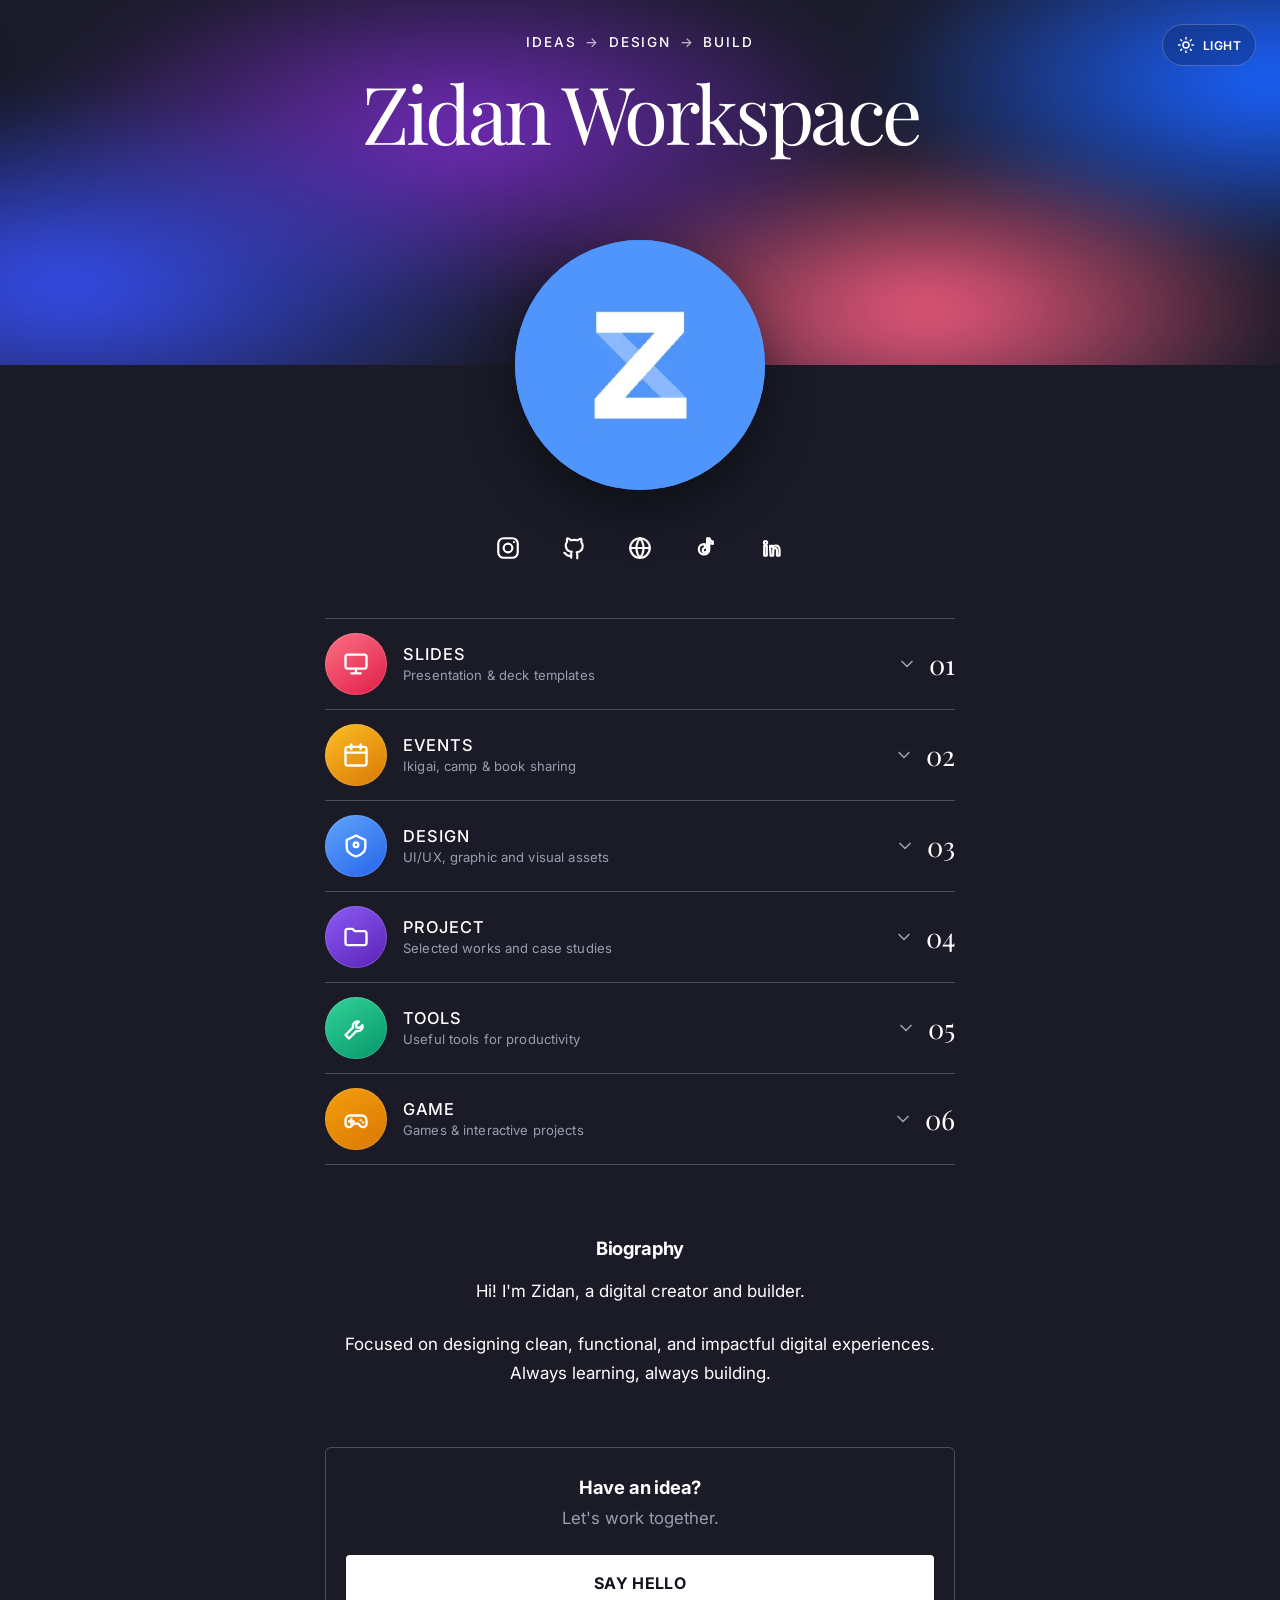
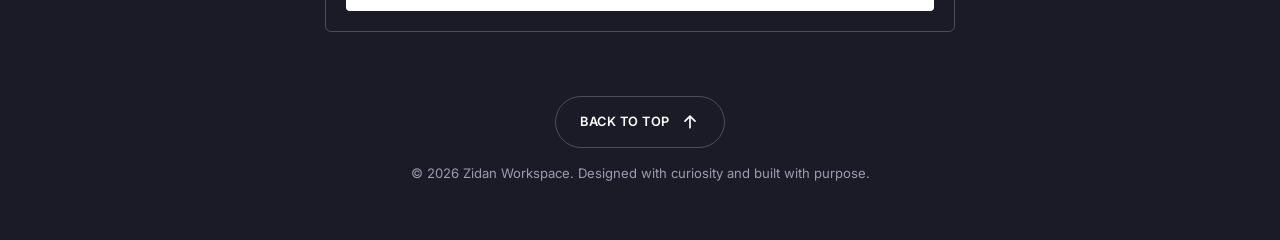
==== index.html @ 7d9aba05 "Update button numbers and remove contact section" ====
<!DOCTYPE html>
<html lang="en">
<head>
<meta charset="utf-8">
<meta name="viewport" content="width=device-width, initial-scale=1">
<title>Zidan Workspace | Ideas → Design → Build</title>
<meta name="description" content="Zidan Workspace: the bio site of Zidan, a digital creator and builder. Slides, design, projects, tools and contact.">
<meta name="theme-color" content="#1B1B28">
<link rel="icon" href="[data-uri]">
<link rel="preconnect" href="https://fonts.googleapis.com">
<link rel="preconnect" href="https://fonts.gstatic.com" crossorigin>
<link href="https://fonts.googleapis.com/css2?family=Inter:wght@400;500;600;700&family=Playfair+Display:wght@400;500&display=swap" rel="stylesheet">
<style>
:root{
  --bg:#1B1B28;--text:#fff;--muted:#9A9DB0;--line:rgba(255,255,255,.22);--blue:#3B82F6;--blue-2:#60A5FA;
  --serif:"Playfair Display",Georgia,"Times New Roman",serif;--sans:Inter,system-ui,-apple-system,"Segoe UI",Roboto,sans-serif;
  --av:clamp(170px,26vw,250px);
}
*{box-sizing:border-box;margin:0}
html{scroll-behavior:smooth}
body{background:var(--bg);color:var(--text);font:400 1rem/1.7 var(--sans);overflow-x:hidden;-webkit-font-smoothing:antialiased}
a{color:inherit}
:focus-visible{outline:3px solid var(--blue-2);outline-offset:4px;border-radius:8px}
svg{fill:none;stroke:currentColor;stroke-width:2;stroke-linecap:round;stroke-linejoin:round}

/* hero */
.hero{position:relative;height:clamp(300px,34vw,365px);text-align:center;padding-top:34px}
.bg{position:absolute;inset:0;overflow:hidden;z-index:0}
.mesh{position:absolute;inset:-20%;z-index:0;filter:blur(28px) saturate(1.2);
  background:
    radial-gradient(38% 55% at 18% 70%,#3B4FD8 0,transparent 70%),
    radial-gradient(34% 50% at 40% 40%,#6B2FA8 0,transparent 70%),
    radial-gradient(30% 45% at 66% 75%,#E0607E 0,transparent 70%),
    radial-gradient(32% 50% at 85% 30%,#2563EB 0,transparent 70%),
    radial-gradient(25% 60% at 0% 40%,#000 0,transparent 70%),#1B1B28;
  animation:drift 26s ease-in-out infinite alternate}
@keyframes drift{from{transform:translate3d(-2%,0,0) scale(1)}to{transform:translate3d(3%,-3%,0) scale(1.08)}}
.eyebrow,h1{position:relative;z-index:1}
.eyebrow{font:500 .85rem var(--sans);letter-spacing:.14em;text-transform:uppercase}
.eyebrow i{font-style:normal;opacity:.7;margin:0 .2em}
h1{font:400 clamp(2.5rem,8.6vw,5rem)/1 var(--serif);letter-spacing:-.045em;margin-top:22px;padding-inline:16px;text-wrap:balance}
.avatar{position:absolute;z-index:2;left:50%;bottom:0;width:var(--av);aspect-ratio:1;transform:translate(-50%,50%);border-radius:50%;overflow:hidden;background:#3B82F6;box-shadow:0 20px 50px rgba(0,0,0,.45);transition:transform .5s cubic-bezier(.2,.7,.2,1)}
.avatar:hover{transform:translate(-50%,50%) scale(1.03) rotate(-2deg)}
.avatar img{width:100%;height:100%;object-fit:cover;display:block;transform:scale(1.45)}

/* content */
main{width:min(630px,100% - 40px);margin-inline:auto;padding-top:calc(var(--av)/2 + 36px)}
.social{display:flex;justify-content:center;gap:22px;list-style:none;padding:0}
.social a{display:grid;place-items:center;width:44px;height:44px;border-radius:12px;transition:transform .25s,color .25s,background .25s}
.social a:hover{transform:translateY(-3px);color:var(--blue-2);background:rgba(255,255,255,.07)}
.social svg{width:26px;height:26px}
@media (max-width:520px){
  .social{gap:10px;flex-wrap:wrap}
  .social a{width:40px;height:40px}
}

.links{list-style:none;padding:0;margin-top:48px;border-top:1px solid var(--line)}
.links li{border-bottom:1px solid var(--line)}
.link{display:flex;align-items:center;gap:16px;min-height:90px;padding:14px 0;text-decoration:none;transition:padding .3s,background .3s}
.thumb{width:62px;height:62px;border-radius:50%;display:grid;place-items:center;flex:none;box-shadow:inset 0 0 0 1px rgba(255,255,255,.15);transition:transform .3s}
.thumb svg{width:28px;height:28px;color:#fff}
.label{flex:1;min-width:0;font:500 1.02rem var(--sans);letter-spacing:.06em;text-transform:uppercase}
.label small{display:block;font:400 .82rem var(--sans);letter-spacing:.01em;text-transform:none;color:var(--muted);line-height:1.4;margin-top:2px}
.num{font:400 1.7rem var(--serif);transition:color .3s,transform .3s}
.link:hover{padding-left:10px}
.link:hover .thumb{transform:scale(1.08) rotate(-4deg)}
.link:hover .num{color:var(--blue-2);transform:translateX(-4px)}

section.bio{margin-top:72px;text-align:center}
h2{font:700 1.15rem var(--sans);letter-spacing:-.01em;margin-bottom:18px}
.bio p{font-size:1.06rem}
.bio p+p{margin-top:24px}

.box{margin-top:60px;border:1px solid var(--line);border-radius:6px;padding:28px 20px 20px;text-align:center}
.box h2{margin-bottom:6px}
.box p{color:var(--muted);font-size:1.05rem;margin-bottom:22px}
.btn{display:flex;align-items:center;justify-content:center;min-height:56px;background:#fff;color:#14141F;border-radius:4px;font:700 1rem var(--sans);letter-spacing:.02em;text-transform:uppercase;text-decoration:none;transition:background .25s,color .25s,transform .25s}
.btn:hover{background:var(--blue);color:#fff;transform:translateY(-2px)}

footer{display:grid;justify-items:center;gap:14px;padding:64px 20px 56px}
.pill{display:inline-flex;align-items:center;gap:10px;min-height:52px;padding:0 24px;border:1px solid var(--line);border-radius:99px;text-decoration:none;font:600 .8rem var(--sans);letter-spacing:.04em;text-transform:uppercase;transition:background .25s,border-color .25s}
.pill:hover{background:rgba(255,255,255,.07);border-color:var(--blue-2)}
.pill svg{width:20px;height:20px}
.copy{color:var(--muted);font-size:.82rem}


button.link{width:100%;background:none;border:0;color:inherit;font:inherit;text-align:left;cursor:pointer}
.end{display:flex;align-items:center;gap:12px}
.chev{width:20px;height:20px;color:var(--muted);transition:transform .3s,color .3s}
.link[aria-expanded="true"] .chev{transform:rotate(180deg);color:var(--blue-2)}
.sub{display:grid;grid-template-rows:0fr;transition:grid-template-rows .4s cubic-bezier(.2,.7,.2,1)}
.sub.open{grid-template-rows:1fr}
.sub>div{overflow:hidden}
.sub-item{display:flex;align-items:center;gap:14px;margin:2px 0 18px 78px;padding:14px 16px;border:1px solid var(--line);border-radius:12px;text-decoration:none;background:rgba(255,255,255,.03);transition:border-color .25s,background .25s,transform .25s}
.sub-item:hover{border-color:var(--blue-2);background:rgba(96,165,250,.1);transform:translateY(-2px)}
.sub-ico{width:40px;height:40px;border-radius:10px;display:grid;place-items:center;background:linear-gradient(145deg,var(--blue-2),#2563EB);flex:none}
.sub-ico svg{width:20px;height:20px;color:#fff}
.sub-txt{flex:1;min-width:0;font-weight:600;line-height:1.35}
.sub-txt small{display:block;font-weight:400;font-size:.82rem;color:var(--muted)}
.sub-item>svg{width:18px;height:18px;color:var(--blue-2);transition:transform .25s}
.sub-item:hover>svg{transform:translateX(4px)}
@media (max-width:520px){.sub-item{margin-left:70px}}

/* motion */
.rise{opacity:0;transform:translateY(22px);transition:opacity .7s ease,transform .7s cubic-bezier(.2,.7,.2,1);transition-delay:var(--d,0s)}
.rise.in{opacity:1;transform:none}
.hero .eyebrow,.hero h1{animation:fade .9s ease both}
.hero h1{animation-delay:.12s}
.avatar{animation:fade 1s .25s ease both}
@keyframes fade{from{opacity:0}}
@media (max-width:520px){.label{font-size:.92rem}.num{font-size:1.4rem}.thumb{width:54px;height:54px}}
@media (prefers-reduced-motion:reduce){
  html{scroll-behavior:auto}
  .mesh,.hero .eyebrow,.hero h1,.avatar{animation:none}
  .rise{opacity:1;transform:none;transition:none}
  *{transition-duration:.01ms!important}
}

/* theme toggle */
.theme-toggle{position:absolute;top:24px;right:24px;z-index:5;display:inline-flex;align-items:center;gap:8px;min-height:42px;padding:0 14px;border:1px solid var(--line);border-radius:99px;background:rgba(0,0,0,.18);color:var(--text);font:600 .76rem var(--sans);letter-spacing:.04em;text-transform:uppercase;cursor:pointer;backdrop-filter:blur(10px);transition:background .25s,border-color .25s,color .25s}
.theme-toggle:hover{background:rgba(255,255,255,.1);border-color:var(--blue-2)}
.theme-toggle svg{width:18px;height:18px}
:root[data-theme="light"]{
  --bg:#F7F7FB;--text:#171722;--muted:#626575;--line:rgba(23,23,34,.16);--blue:#2563EB;--blue-2:#3B82F6;
}
:root[data-theme="light"] .mesh{
  background:
    radial-gradient(38% 55% at 18% 70%,#A5B4FC 0,transparent 70%),
    radial-gradient(34% 50% at 40% 40%,#C4B5FD 0,transparent 70%),
    radial-gradient(30% 45% at 66% 75%,#FDA4AF 0,transparent 70%),
    radial-gradient(32% 50% at 85% 30%,#93C5FD 0,transparent 70%),
    radial-gradient(25% 60% at 0% 40%,#CBD5E1 0,transparent 70%),#F7F7FB;
}
:root[data-theme="light"] .theme-toggle{background:rgba(255,255,255,.65)}
:root[data-theme="light"] .social a:hover,
:root[data-theme="light"] .pill:hover{background:rgba(37,99,235,.07)}
:root[data-theme="light"] .sub-item{background:rgba(255,255,255,.7)}
@media (max-width:520px){.theme-toggle{top:14px;right:14px;padding:0 11px}.theme-toggle span{display:none}}
</style>
</head>
<body>
<header class="hero" id="top">
  <button class="theme-toggle" id="theme-toggle" type="button" aria-label="Switch to light mode" aria-pressed="false">
    <svg id="theme-icon" viewBox="0 0 24 24" aria-hidden="true"><circle cx="12" cy="12" r="4"/><path d="M12 2v2M12 20v2M4.93 4.93l1.42 1.42M17.65 17.65l1.42 1.42M2 12h2M20 12h2M4.93 19.07l1.42-1.42M17.65 6.35l1.42-1.42"/></svg>
    <span>Light</span>
  </button>
  <div class="bg" aria-hidden="true"><div class="mesh"></div></div>
  <p class="eyebrow">Ideas <i>→</i> Design <i>→</i> Build</p>
  <h1>Zidan Workspace</h1>
  <div class="avatar"><img src="[data-uri]" alt="Zidan Workspace logo"></div>
</header>

<main>
  <ul class="social rise" aria-label="Social links">
    <li><a href="https://instagram.com/zidan.design" target="_blank" rel="noopener" aria-label="Instagram @zidan.design"><svg viewBox="0 0 24 24"><rect x="3" y="3" width="18" height="18" rx="5"/><circle cx="12" cy="12" r="4"/><path d="M17.5 6.5h.01"/></svg></a></li>
    <li><a href="https://github.com/zixcko" target="_blank" rel="noopener" aria-label="GitHub zixcko"><svg viewBox="0 0 24 24"><path d="M9 19c-4 1.3-4-2-6-2.5m12 5v-3.5c0-1 .1-1.4-.5-2 2.800-.3 5.500-1.400 5.500-6a4.600 4.600 0 0 0-1.300-3.200 4.200 4.200 0 0 0-.1-3.200s-1-.3-3.400 1.300a11.700 11.700 0 0 0-6 0C6.800 2.800 5.800 3.100 5.800 3.100a4.200 4.200 0 0 0-.1 3.200A4.600 4.600 0 0 0 4.400 9.500c0 4.600 2.700 5.700 5.500 6-.6.600-.6 1.200-.5 2V21"/></svg></a></li>
    <li><a href="https://zdandev.tech" target="_blank" rel="noopener" aria-label="Website zdandev.tech"><svg viewBox="0 0 24 24"><circle cx="12" cy="12" r="9"/><path d="M3 12h18M12 3a14 14 0 0 1 0 18M12 3a14 14 0 0 0 0 18"/></svg></a></li>
    <li><a href="https://tiktok.com/@xyz.zedd" target="_blank" rel="noopener" aria-label="TikTok @xyz.zedd"><svg viewBox="0 0 24 24" aria-hidden="true"><path d="M15 3v10.2a4.8 4.8 0 1 1-4.8-4.8c.3 0 .6 0 .8.1V12a2 2 0 1 0 2 2V3h2.2c.3 1.6 1.5 2.8 3.1 3.1V8.3c-1.2-.1-2.4-.5-3.3-1.2V3H15z"/></svg></a></li>
    <li><a href="https://linkedin.com/in/zidannr" target="_blank" rel="noopener" aria-label="LinkedIn @zidannr"><svg viewBox="0 0 24 24" aria-hidden="true"><path d="M6 8.5A1.5 1.5 0 1 0 6 5.5a1.5 1.5 0 0 0 0 3zM4.8 10H7.2V19H4.8zM10.2 10h2.3v1.2c.5-.8 1.4-1.5 2.9-1.5 2.8 0 3.6 1.8 3.6 4.2V19h-2.4v-4.5c0-1.1 0-2.5-1.6-2.5s-1.9 1.2-1.9 2.4V19h-2.4z"/></svg></a></li>
  </ul>

  <!-- Placeholder URLs: replace example.com with real destinations. -->
  <ul class="links" aria-label="Links">
    <li class="rise" style="--d:.05s">
      <button class="link" type="button" id="slides-btn" aria-expanded="false" aria-controls="slides-sub">
        <span class="thumb" style="background:linear-gradient(145deg,#FB7185,#E11D48)"><svg viewBox="0 0 24 24" aria-hidden="true"><rect x="3" y="4" width="18" height="12" rx="2"/><path d="M12 16v4M8 20h8"/></svg></span>
        <span class="label">Slides<small>Presentation &amp; deck templates</small></span>
        <span class="end"><svg class="chev" viewBox="0 0 24 24" aria-hidden="true"><path d="m6 9 6 6 6-6"/></svg><span class="num">01</span></span>
      </button>
      <div class="sub" id="slides-sub" role="region" aria-labelledby="slides-btn" inert>
        <div>
          <!-- Add more Slides items here -->
          <a class="sub-item" href="slides/atomic.html">
            <span class="sub-ico"><svg viewBox="0 0 24 24" aria-hidden="true"><path d="M4 5a2 2 0 0 1 2-2h13v16H6a2 2 0 0 0-2 2z"/><path d="M4 19V5M9 7h6"/></svg></span>
            <span class="sub-txt">Atomic Habits<small>Resume · James Clear · Book Summary</small></span>
            <svg viewBox="0 0 24 24" aria-hidden="true"><path d="M5 12h14M13 6l6 6-6 6"/></svg>
          </a>
          <a class="sub-item" href="slides/psychology-of-money.html">
            <span class="sub-ico"><svg viewBox="0 0 24 24" aria-hidden="true"><path d="M4 5a2 2 0 0 1 2-2h13v16H6a2 2 0 0 0-2 2z"/><path d="M4 19V5M9 7h6"/></svg></span>
            <span class="sub-txt">Psychology Of Money<small>Resume · Morgan Housel · Book Summary</small></span>
            <svg viewBox="0 0 24 24" aria-hidden="true"><path d="M5 12h14M13 6l6 6-6 6"/></svg>
          </a>
        </div>
      </div>
    </li>

    <li class="rise" style="--d:.1s">
  <button class="link" type="button" id="events-btn" aria-expanded="false" aria-controls="events-sub">
    <span class="thumb" style="background:linear-gradient(145deg,#FBBF24,#D97706)"><svg viewBox="0 0 24 24" aria-hidden="true"><rect x="3" y="5" width="18" height="16" rx="2"/><path d="M16 3v4M8 3v4M3 10h18"/></svg></span>
    <span class="label">Events<small>Ikigai, camp &amp; book sharing</small></span>
    <span class="end"><svg class="chev" viewBox="0 0 24 24" aria-hidden="true"><path d="m6 9 6 6 6-6"/></svg><span class="num">02</span></span>
  </button>
  <div class="sub" id="events-sub" role="region" aria-labelledby="events-btn" inert>
    <div>
      <!-- Add more Events items here -->
      <a class="sub-item" href="events/ikigai-camp.html">
        <span class="sub-ico"><svg viewBox="0 0 24 24" aria-hidden="true"><circle cx="12" cy="12" r="8"/><path d="M12 8v4l3 2"/></svg></span>
        <span class="sub-txt">Ikigai<small>Workshop · Menemukan tujuan hidup</small></span>
        <svg viewBox="0 0 24 24" aria-hidden="true"><path d="M5 12h14M13 6l6 6-6 6"/></svg>
      </a>
      <a class="sub-item" href="events/camp.html">
        <span class="sub-ico"><svg viewBox="0 0 24 24" aria-hidden="true"><path d="M3 20 12 5l9 15z"/><path d="M9.5 20 12 15.5 14.5 20"/></svg></span>
        <span class="sub-txt">Camp<small>Kegiatan outdoor · Kebersamaan</small></span>
        <svg viewBox="0 0 24 24" aria-hidden="true"><path d="M5 12h14M13 6l6 6-6 6"/></svg>
      </a>
      <a class="sub-item" href="events/book-sharing.html">
        <span class="sub-ico"><svg viewBox="0 0 24 24" aria-hidden="true"><path d="M4 5a2 2 0 0 1 2-2h13v16H6a2 2 0 0 0-2 2z"/><path d="M4 19V5M9 7h6"/></svg></span>
        <span class="sub-txt">Book Sharing<small>Diskusi buku · Berbagi insight</small></span>
        <svg viewBox="0 0 24 24" aria-hidden="true"><path d="M5 12h14M13 6l6 6-6 6"/></svg>
      </a>
    </div>
  </div>
</li>

    <li class="rise" style="--d:.1s">
      <button class="link" type="button" id="design-btn" aria-expanded="false" aria-controls="design-sub">
        <span class="thumb" style="background:linear-gradient(145deg,#60A5FA,#2563EB)"><svg viewBox="0 0 24 24"><path d="M12 3 4 7v6c0 4 3.500 6.500 8 8 4.500-1.500 8-4 8-8V7z"/><circle cx="12" cy="11" r="2"/></svg></span>
        <span class="label">Design<small>UI/UX, graphic and visual assets</small></span>
        <span class="end"><svg class="chev" viewBox="0 0 24 24"><path d="m6 9 6 6 6-6"/></svg><span class="num">03</span></span>
      </button>
      <div class="sub" id="design-sub" role="region" aria-labelledby="design-btn" inert>
        <div>
          <!-- Add more Design items here -->
          <a class="sub-item" href="https://example.com/design" target="_blank" rel="noopener">
            <span class="sub-ico"><svg viewBox="0 0 24 24"><path d="M4 4h16v16H4z"/><circle cx="9" cy="9" r="2"/><path d="m20 15-4-4-7 7"/></svg></span>
            <span class="sub-txt">UI/UX Design<small>Existing Design link · Replace this label if needed</small></span>
            <svg viewBox="0 0 24 24"><path d="M5 12h14M13 6l6 6-6 6"/></svg>
          </a>
          <a class="sub-item" href="https://example.com/design-2" target="_blank" rel="noopener">
            <span class="sub-ico"><svg viewBox="0 0 24 24"><path d="m4 16 6-6 4 4 3-3 3 3"/><rect x="3" y="4" width="18" height="16" rx="2"/></svg></span>
            <span class="sub-txt">Visual Assets<small>Second Design item · Easy to edit</small></span>
            <svg viewBox="0 0 24 24"><path d="M5 12h14M13 6l6 6-6 6"/></svg>
          </a>
        </div>
      </div>
    </li>

    <li class="rise" style="--d:.15s">
      <button class="link" type="button" id="project-btn" aria-expanded="false" aria-controls="project-sub">
        <span class="thumb" style="background:linear-gradient(145deg,#8B5CF6,#5B21B6)"><svg viewBox="0 0 24 24"><path d="M3 7a2 2 0 0 1 2-2h4l2 2h8a2 2 0 0 1 2 2v8a2 2 0 0 1-2 2H5a2 2 0 0 1-2-2z"/></svg></span>
        <span class="label">Project<small>Selected works and case studies</small></span>
        <span class="end"><svg class="chev" viewBox="0 0 24 24"><path d="m6 9 6 6 6-6"/></svg><span class="num">04</span></span>
      </button>
      <div class="sub" id="project-sub" role="region" aria-labelledby="project-btn" inert>
        <div>
          <!-- Add more Project items here -->
          <a class="sub-item" href="https://example.com/project" target="_blank" rel="noopener">
            <span class="sub-ico"><svg viewBox="0 0 24 24"><path d="M3 7a2 2 0 0 1 2-2h4l2 2h8a2 2 0 0 1 2 2v8a2 2 0 0 1-2 2H5a2 2 0 0 1-2-2z"/></svg></span>
            <span class="sub-txt">Featured Project<small>Existing Project link</small></span>
            <svg viewBox="0 0 24 24"><path d="M5 12h14M13 6l6 6-6 6"/></svg>
          </a>
          <a class="sub-item" href="https://example.com/project-2" target="_blank" rel="noopener">
            <span class="sub-ico"><svg viewBox="0 0 24 24"><path d="M4 19h16M5 17V7l7-4 7 4v10"/><path d="M9 17v-5h6v5"/></svg></span>
            <span class="sub-txt">Case Study<small>Second Project item · Easy to edit</small></span>
            <svg viewBox="0 0 24 24"><path d="M5 12h14M13 6l6 6-6 6"/></svg>
          </a>
        </div>
      </div>
    </li>

    <li class="rise" style="--d:.2s">
      <button class="link" type="button" id="tools-btn" aria-expanded="false" aria-controls="tools-sub">
        <span class="thumb" style="background:linear-gradient(145deg,#34D399,#059669)"><svg viewBox="0 0 24 24"><path d="M14.500 6.500a4 4 0 0 0-5 5L3 18l3 3 6.500-6.500a4 4 0 0 0 5-5l-2.500 2.500-2.500-.5-.5-2.500z"/></svg></span>
        <span class="label">Tools<small>Useful tools for productivity</small></span>
        <span class="end"><svg class="chev" viewBox="0 0 24 24"><path d="m6 9 6 6 6-6"/></svg><span class="num">05</span></span>
      </button>
      <div class="sub" id="tools-sub" role="region" aria-labelledby="tools-btn" inert>
        <div>
          <!-- Add more Tools items here -->
          <a class="sub-item" href="https://example.com/tools" target="_blank" rel="noopener">
            <span class="sub-ico"><svg viewBox="0 0 24 24"><path d="M12 3v18M3 12h18"/><circle cx="12" cy="12" r="8"/></svg></span>
            <span class="sub-txt">Productivity Tools<small>Existing Tools link</small></span>
            <svg viewBox="0 0 24 24"><path d="M5 12h14M13 6l6 6-6 6"/></svg>
          </a>
          <a class="sub-item" href="https://example.com/tools-2" target="_blank" rel="noopener">
            <span class="sub-ico"><svg viewBox="0 0 24 24"><path d="M4 7h16M4 12h16M4 17h16"/><circle cx="8" cy="7" r="1"/><circle cx="15" cy="12" r="1"/><circle cx="11" cy="17" r="1"/></svg></span>
            <span class="sub-txt">Utilities<small>Second Tools item · Easy to edit</small></span>
            <svg viewBox="0 0 24 24"><path d="M5 12h14M13 6l6 6-6 6"/></svg>
          </a>
        </div>
      </div>
    </li>

    <li class="rise" style="--d:.3s">
      <button class="link" type="button" id="game-btn" aria-expanded="false" aria-controls="game-sub">
        <span class="thumb" style="background:linear-gradient(145deg,#F59E0B,#D97706)"><svg viewBox="0 0 24 24"><path d="M7 9h10a4 4 0 0 1 4 4v3a3 3 0 0 1-5.2 2L14 16H10l-1.8 2A3 3 0 0 1 3 16v-3a4 4 0 0 1 4-4z"/><path d="M8 12v4M6 14h4M16 13h.01M18 15h.01"/></svg></span>
        <span class="label">Game<small>Games &amp; interactive projects</small></span>
        <span class="end"><svg class="chev" viewBox="0 0 24 24"><path d="m6 9 6 6 6-6"/></svg><span class="num">06</span></span>
      </button>
      <div class="sub" id="game-sub" role="region" aria-labelledby="game-btn" inert>
        <div>
          <!-- Add more Game items here -->
          <a class="sub-item" href="games/blu-fly.html">
            <span class="sub-ico"><svg viewBox="0 0 24 24"><path d="M7 9h10a4 4 0 0 1 4 4v3a3 3 0 0 1-5.2 2L14 16H10l-1.8 2A3 3 0 0 1 3 16v-3a4 4 0 0 1 4-4z"/><path d="M8 12v4M6 14h4M16 13h.01M18 15h.01"/></svg></span>
            <span class="sub-txt">Blu Fly<small>Online · Let's Play!</small></span>
            <svg viewBox="0 0 24 24"><path d="M5 12h14M13 6l6 6-6 6"/></svg>
          </a>
          <a class="sub-item" href="games/game-2.html">
            <span class="sub-ico"><svg viewBox="0 0 24 24"><path d="M4 6h16v12H4z"/><path d="M8 10h8M8 14h5"/></svg></span>
            <span class="sub-txt">Game Two<small>Second game · Easy to edit and add</small></span>
            <svg viewBox="0 0 24 24"><path d="M5 12h14M13 6l6 6-6 6"/></svg>
          </a>
        </div>
      </div>
    </li>
  </ul>

  <section class="bio rise" aria-labelledby="bio-h">
    <h2 id="bio-h">Biography</h2>
    <p>Hi! I'm Zidan, a digital creator and builder.</p>
    <p>Focused on designing clean, functional, and impactful digital experiences. Always learning, always building.</p>
  </section>

  <section class="box rise" aria-labelledby="box-h">
    <h2 id="box-h">Have an idea?</h2>
    <p>Let's work together.</p>
    <a class="btn" href="https://instagram.com/zidan.design" target="_blank" rel="noopener">Say hello</a>
  </section>
</main>

<footer>
  <a class="pill" href="#top" aria-label="Back to top">Back to top <svg viewBox="0 0 24 24" aria-hidden="true"><path d="M12 19V5M6 11l6-6 6 6"/></svg></a>
  <p class="copy">&copy; <span id="y"></span> Zidan Workspace. Designed with curiosity and built with purpose.</p>
</footer>

<script>
document.getElementById('y').textContent = new Date().getFullYear();

const els = document.querySelectorAll('.rise');
if ('IntersectionObserver' in window) {
  const io = new IntersectionObserver((es, o) => es.forEach(e => {
    if (e.isIntersecting) { e.target.classList.add('in'); o.unobserve(e.target); }
  }), { threshold: .12 });
  els.forEach(el => io.observe(el));
} else els.forEach(el => el.classList.add('in'));

/* Dropdown menus: accordion behavior — only one menu can be open at a time. */
const menuButtons = document.querySelectorAll('.link[aria-controls]');

function closeMenu(btn) {
  const panel = document.getElementById(btn.getAttribute('aria-controls'));
  btn.setAttribute('aria-expanded', 'false');
  panel.classList.remove('open');
  panel.setAttribute('inert', '');
}

function openMenu(btn) {
  const panel = document.getElementById(btn.getAttribute('aria-controls'));
  menuButtons.forEach(other => {
    if (other !== btn) closeMenu(other);
  });
  btn.setAttribute('aria-expanded', 'true');
  panel.classList.add('open');
  panel.removeAttribute('inert');
}

menuButtons.forEach(btn => {
  const panel = document.getElementById(btn.getAttribute('aria-controls'));
  if (btn.getAttribute('aria-expanded') !== 'true') panel.setAttribute('inert', '');

  btn.addEventListener('click', () => {
    const isOpen = btn.getAttribute('aria-expanded') === 'true';
    if (isOpen) closeMenu(btn);
    else openMenu(btn);
  });
});

/* Light/Dark mode. Dark remains the default. */
const root = document.documentElement;
const themeBtn = document.getElementById('theme-toggle');
const themeText = themeBtn.querySelector('span');
const themeIcon = document.getElementById('theme-icon');

function setTheme(theme) {
  const light = theme === 'light';
  root.dataset.theme = light ? 'light' : 'dark';
  themeBtn.setAttribute('aria-pressed', String(light));
  themeBtn.setAttribute('aria-label', light ? 'Switch to dark mode' : 'Switch to light mode');
  themeText.textContent = light ? 'Dark' : 'Light';
  themeIcon.innerHTML = light
    ? '<path d="M21 12.8A8.5 8.5 0 0 1 11.2 3a7 7 0 1 0 9.8 9.8z"/>'
    : '<circle cx="12" cy="12" r="4"/><path d="M12 2v2M12 20v2M4.93 4.93l1.42 1.42M17.65 17.65l1.42 1.42M2 12h2M20 12h2M4.93 19.07l1.42-1.42M17.65 6.35l1.42-1.42"/>';
  try { localStorage.setItem('zidan-theme', light ? 'light' : 'dark'); } catch (e) {}
}

let savedTheme = 'dark';
try { savedTheme = localStorage.getItem('zidan-theme') || 'dark'; } catch (e) {}
setTheme(savedTheme === 'light' ? 'light' : 'dark');
themeBtn.addEventListener('click', () => setTheme(root.dataset.theme === 'light' ? 'dark' : 'light'));
</script>
</body>
</html>
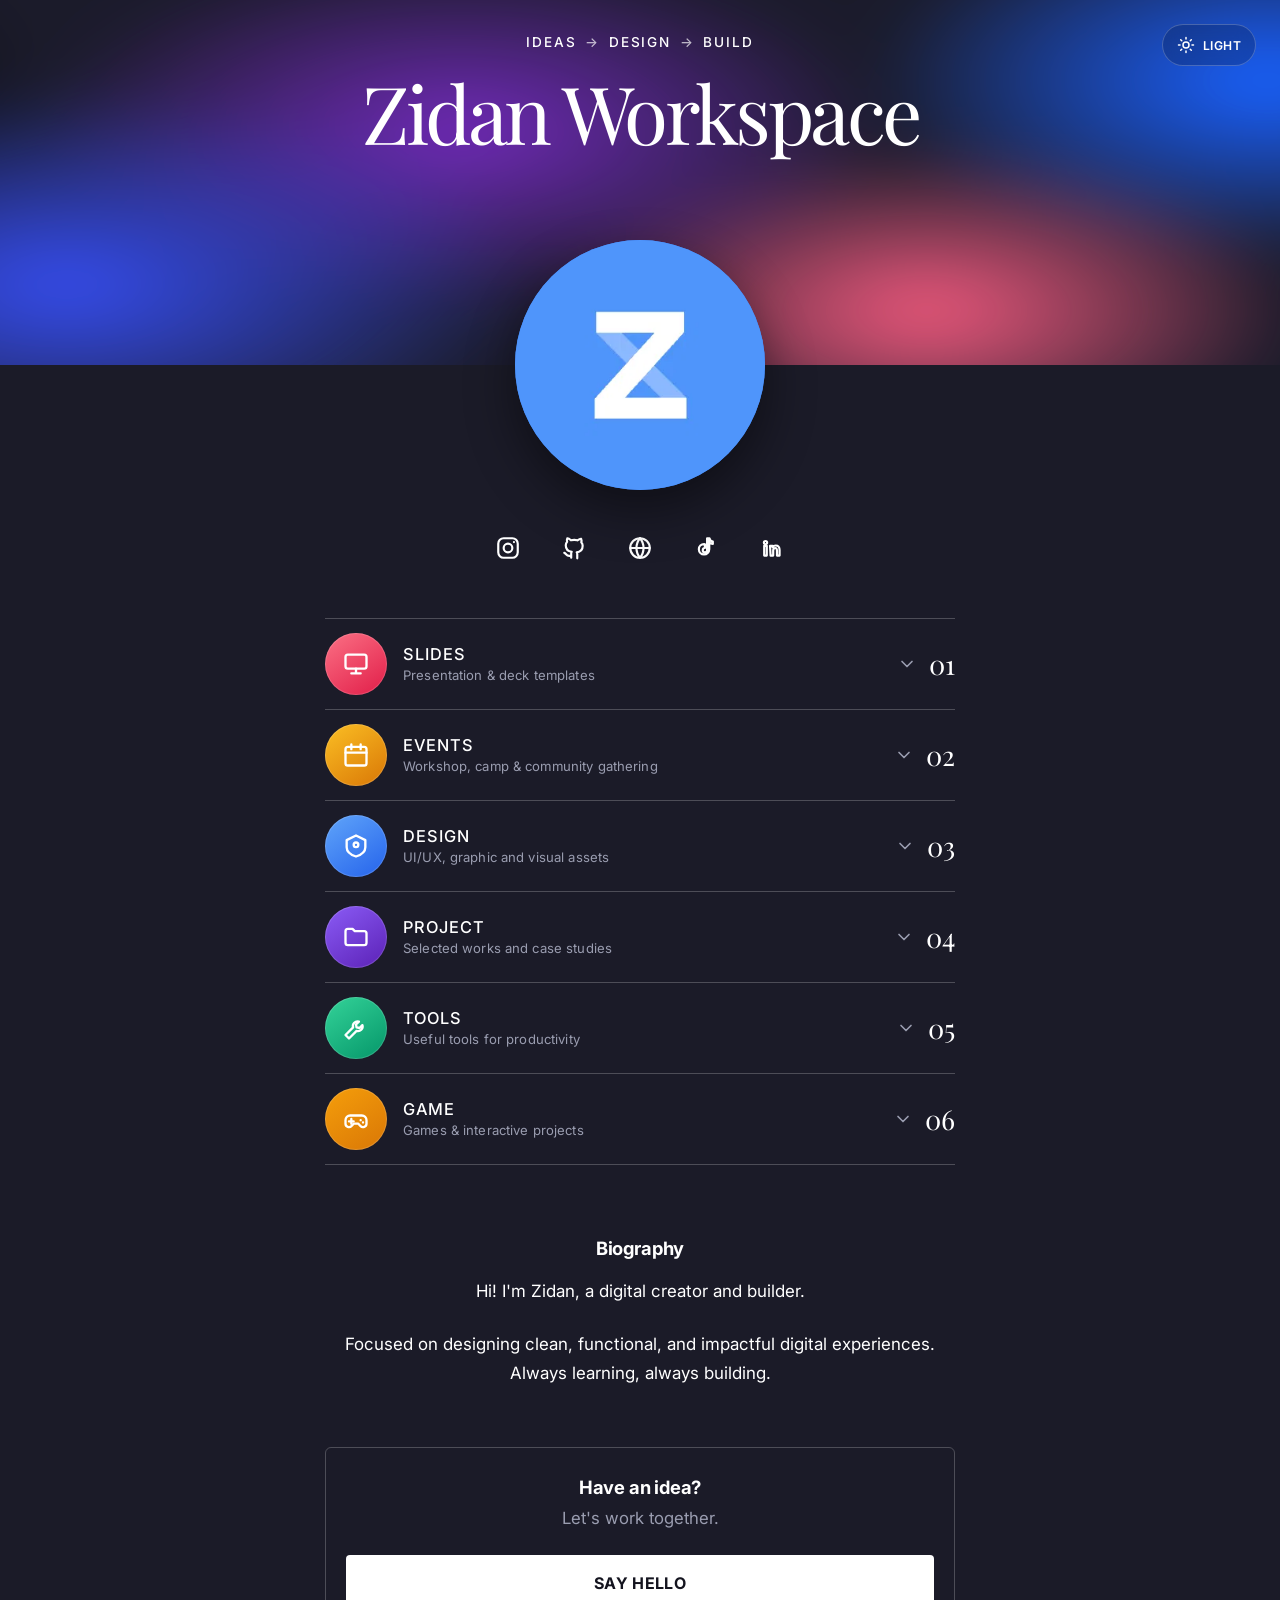
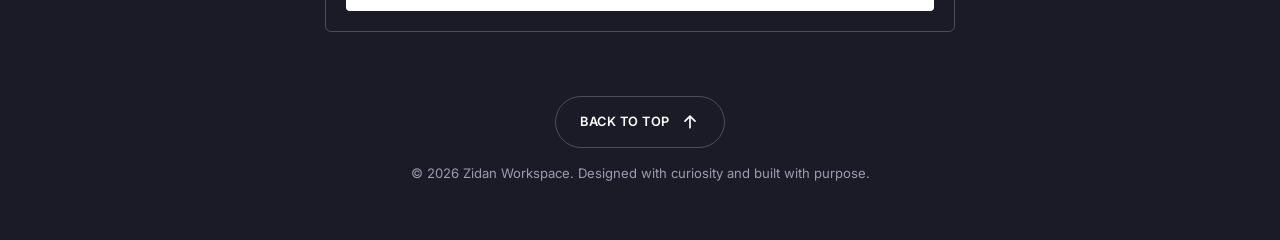
==== commit 78cb3c14: "Update events label description in index.html" ====
--- a/index.html
+++ b/index.html
@@ -154,7 +154,7 @@
   <ul class="social rise" aria-label="Social links">
     <li><a href="https://instagram.com/zidan.design" target="_blank" rel="noopener" aria-label="Instagram @zidan.design"><svg viewBox="0 0 24 24"><rect x="3" y="3" width="18" height="18" rx="5"/><circle cx="12" cy="12" r="4"/><path d="M17.5 6.5h.01"/></svg></a></li>
     <li><a href="https://github.com/zixcko" target="_blank" rel="noopener" aria-label="GitHub zixcko"><svg viewBox="0 0 24 24"><path d="M9 19c-4 1.3-4-2-6-2.5m12 5v-3.5c0-1 .1-1.4-.5-2 2.800-.3 5.500-1.400 5.500-6a4.600 4.600 0 0 0-1.300-3.200 4.200 4.200 0 0 0-.1-3.200s-1-.3-3.400 1.300a11.700 11.700 0 0 0-6 0C6.800 2.800 5.800 3.100 5.800 3.100a4.200 4.200 0 0 0-.1 3.200A4.600 4.600 0 0 0 4.400 9.500c0 4.600 2.700 5.700 5.500 6-.6.600-.6 1.200-.5 2V21"/></svg></a></li>
-    <li><a href="https://zdandev.tech" target="_blank" rel="noopener" aria-label="Website zdandev.tech"><svg viewBox="0 0 24 24"><circle cx="12" cy="12" r="9"/><path d="M3 12h18M12 3a14 14 0 0 1 0 18M12 3a14 14 0 0 0 0 18"/></svg></a></li>
+    <li><a href="https://zidan-portfolio-rho.vercel.app/" target="_blank" rel="noopener" aria-label="Website Zidan Workspace"><svg viewBox="0 0 24 24"><circle cx="12" cy="12" r="9"/><path d="M3 12h18M12 3a14 14 0 0 1 0 18M12 3a14 14 0 0 0 0 18"/></svg></a></li>
     <li><a href="https://tiktok.com/@xyz.zedd" target="_blank" rel="noopener" aria-label="TikTok @xyz.zedd"><svg viewBox="0 0 24 24" aria-hidden="true"><path d="M15 3v10.2a4.8 4.8 0 1 1-4.8-4.8c.3 0 .6 0 .8.1V12a2 2 0 1 0 2 2V3h2.2c.3 1.6 1.5 2.8 3.1 3.1V8.3c-1.2-.1-2.4-.5-3.3-1.2V3H15z"/></svg></a></li>
     <li><a href="https://linkedin.com/in/zidannr" target="_blank" rel="noopener" aria-label="LinkedIn @zidannr"><svg viewBox="0 0 24 24" aria-hidden="true"><path d="M6 8.5A1.5 1.5 0 1 0 6 5.5a1.5 1.5 0 0 0 0 3zM4.8 10H7.2V19H4.8zM10.2 10h2.3v1.2c.5-.8 1.4-1.5 2.9-1.5 2.8 0 3.6 1.8 3.6 4.2V19h-2.4v-4.5c0-1.1 0-2.5-1.6-2.5s-1.9 1.2-1.9 2.4V19h-2.4z"/></svg></a></li>
   </ul>
@@ -185,27 +185,17 @@
     </li>
 
     <li class="rise" style="--d:.1s">
-  <button class="link" type="button" id="events-btn" aria-expanded="false" aria-controls="events-sub">
+<button class="link" type="button" id="events-btn" aria-expanded="false" aria-controls="events-sub">
     <span class="thumb" style="background:linear-gradient(145deg,#FBBF24,#D97706)"><svg viewBox="0 0 24 24" aria-hidden="true"><rect x="3" y="5" width="18" height="16" rx="2"/><path d="M16 3v4M8 3v4M3 10h18"/></svg></span>
-    <span class="label">Events<small>Ikigai, camp &amp; book sharing</small></span>
+    <span class="label">Events<small>Workshop, camp &amp; community gathering</small></span>
     <span class="end"><svg class="chev" viewBox="0 0 24 24" aria-hidden="true"><path d="m6 9 6 6 6-6"/></svg><span class="num">02</span></span>
   </button>
   <div class="sub" id="events-sub" role="region" aria-labelledby="events-btn" inert>
     <div>
       <!-- Add more Events items here -->
-      <a class="sub-item" href="events/ikigai-camp.html">
+     <a class="sub-item" href="events/ikigai-camp.html">
         <span class="sub-ico"><svg viewBox="0 0 24 24" aria-hidden="true"><circle cx="12" cy="12" r="8"/><path d="M12 8v4l3 2"/></svg></span>
-        <span class="sub-txt">Ikigai<small>Workshop · Menemukan tujuan hidup</small></span>
-        <svg viewBox="0 0 24 24" aria-hidden="true"><path d="M5 12h14M13 6l6 6-6 6"/></svg>
-      </a>
-      <a class="sub-item" href="events/camp.html">
-        <span class="sub-ico"><svg viewBox="0 0 24 24" aria-hidden="true"><path d="M3 20 12 5l9 15z"/><path d="M9.5 20 12 15.5 14.5 20"/></svg></span>
-        <span class="sub-txt">Camp<small>Kegiatan outdoor · Kebersamaan</small></span>
-        <svg viewBox="0 0 24 24" aria-hidden="true"><path d="M5 12h14M13 6l6 6-6 6"/></svg>
-      </a>
-      <a class="sub-item" href="events/book-sharing.html">
-        <span class="sub-ico"><svg viewBox="0 0 24 24" aria-hidden="true"><path d="M4 5a2 2 0 0 1 2-2h13v16H6a2 2 0 0 0-2 2z"/><path d="M4 19V5M9 7h6"/></svg></span>
-        <span class="sub-txt">Book Sharing<small>Diskusi buku · Berbagi insight</small></span>
+        <span class="sub-txt">Ikigai<small>Diskusi Buku &amp; Ngecamp Bareng</small></span>
         <svg viewBox="0 0 24 24" aria-hidden="true"><path d="M5 12h14M13 6l6 6-6 6"/></svg>
       </a>
     </div>
@@ -244,14 +234,14 @@
       <div class="sub" id="project-sub" role="region" aria-labelledby="project-btn" inert>
         <div>
           <!-- Add more Project items here -->
-          <a class="sub-item" href="https://example.com/project" target="_blank" rel="noopener">
+          <a class="sub-item" href="https://zdandev.tech" target="_blank" rel="noopener">
             <span class="sub-ico"><svg viewBox="0 0 24 24"><path d="M3 7a2 2 0 0 1 2-2h4l2 2h8a2 2 0 0 1 2 2v8a2 2 0 0 1-2 2H5a2 2 0 0 1-2-2z"/></svg></span>
-            <span class="sub-txt">Featured Project<small>Existing Project link</small></span>
-            <svg viewBox="0 0 24 24"><path d="M5 12h14M13 6l6 6-6 6"/></svg>
-          </a>
-          <a class="sub-item" href="https://example.com/project-2" target="_blank" rel="noopener">
-            <span class="sub-ico"><svg viewBox="0 0 24 24"><path d="M4 19h16M5 17V7l7-4 7 4v10"/><path d="M9 17v-5h6v5"/></svg></span>
-            <span class="sub-txt">Case Study<small>Second Project item · Easy to edit</small></span>
+            <span class="sub-txt">Zdandev Studio<small>Digital Website and Design Agency</small></span>
+            <svg viewBox="0 0 24 24"><path d="M5 12h14M13 6l6 6-6 6"/></svg>
+          </a>
+          <a class="sub-item" href="https://briefinite-ai.vercel.app/" target="_blank" rel="noopener">
+            <span class="sub-ico"><svg viewBox="0 0 24 24"><path d="M3 7a2 2 0 0 1 2-2h4l2 2h8a2 2 0 0 1 2 2v8a2 2 0 0 1-2 2H5a2 2 0 0 1-2-2z"/></svg></span>
+            <span class="sub-txt">Briefinate AI<small>Turn messy client ideas into clear website briefs</small></span>
             <svg viewBox="0 0 24 24"><path d="M5 12h14M13 6l6 6-6 6"/></svg>
           </a>
         </div>
@@ -267,14 +257,14 @@
       <div class="sub" id="tools-sub" role="region" aria-labelledby="tools-btn" inert>
         <div>
           <!-- Add more Tools items here -->
+          <a class="sub-item" href="https://zxc.page.gd" target="_blank" rel="noopener">
+            <span class="sub-ico"><svg viewBox="0 0 24 24"><path d="M3 3h7v7H3zM14 3h7v7h-7zM3 14h7v7H3zM14 14h3v3h-3zM18 18h3v3h-3zM14 19h2v2h-2zM19 14h2v2h-2z"/></svg></span>
+            <span class="sub-txt">QR & Link<small>QR Code Generator &amp; URL Shortener</small></span>
+            <svg viewBox="0 0 24 24"><path d="M5 12h14M13 6l6 6-6 6"/></svg>
+          </a>
           <a class="sub-item" href="https://example.com/tools" target="_blank" rel="noopener">
             <span class="sub-ico"><svg viewBox="0 0 24 24"><path d="M12 3v18M3 12h18"/><circle cx="12" cy="12" r="8"/></svg></span>
             <span class="sub-txt">Productivity Tools<small>Existing Tools link</small></span>
-            <svg viewBox="0 0 24 24"><path d="M5 12h14M13 6l6 6-6 6"/></svg>
-          </a>
-          <a class="sub-item" href="https://example.com/tools-2" target="_blank" rel="noopener">
-            <span class="sub-ico"><svg viewBox="0 0 24 24"><path d="M4 7h16M4 12h16M4 17h16"/><circle cx="8" cy="7" r="1"/><circle cx="15" cy="12" r="1"/><circle cx="11" cy="17" r="1"/></svg></span>
-            <span class="sub-txt">Utilities<small>Second Tools item · Easy to edit</small></span>
             <svg viewBox="0 0 24 24"><path d="M5 12h14M13 6l6 6-6 6"/></svg>
           </a>
         </div>
@@ -293,11 +283,6 @@
           <a class="sub-item" href="games/blu-fly.html">
             <span class="sub-ico"><svg viewBox="0 0 24 24"><path d="M7 9h10a4 4 0 0 1 4 4v3a3 3 0 0 1-5.2 2L14 16H10l-1.8 2A3 3 0 0 1 3 16v-3a4 4 0 0 1 4-4z"/><path d="M8 12v4M6 14h4M16 13h.01M18 15h.01"/></svg></span>
             <span class="sub-txt">Blu Fly<small>Online · Let's Play!</small></span>
-            <svg viewBox="0 0 24 24"><path d="M5 12h14M13 6l6 6-6 6"/></svg>
-          </a>
-          <a class="sub-item" href="games/game-2.html">
-            <span class="sub-ico"><svg viewBox="0 0 24 24"><path d="M4 6h16v12H4z"/><path d="M8 10h8M8 14h5"/></svg></span>
-            <span class="sub-txt">Game Two<small>Second game · Easy to edit and add</small></span>
             <svg viewBox="0 0 24 24"><path d="M5 12h14M13 6l6 6-6 6"/></svg>
           </a>
         </div>
